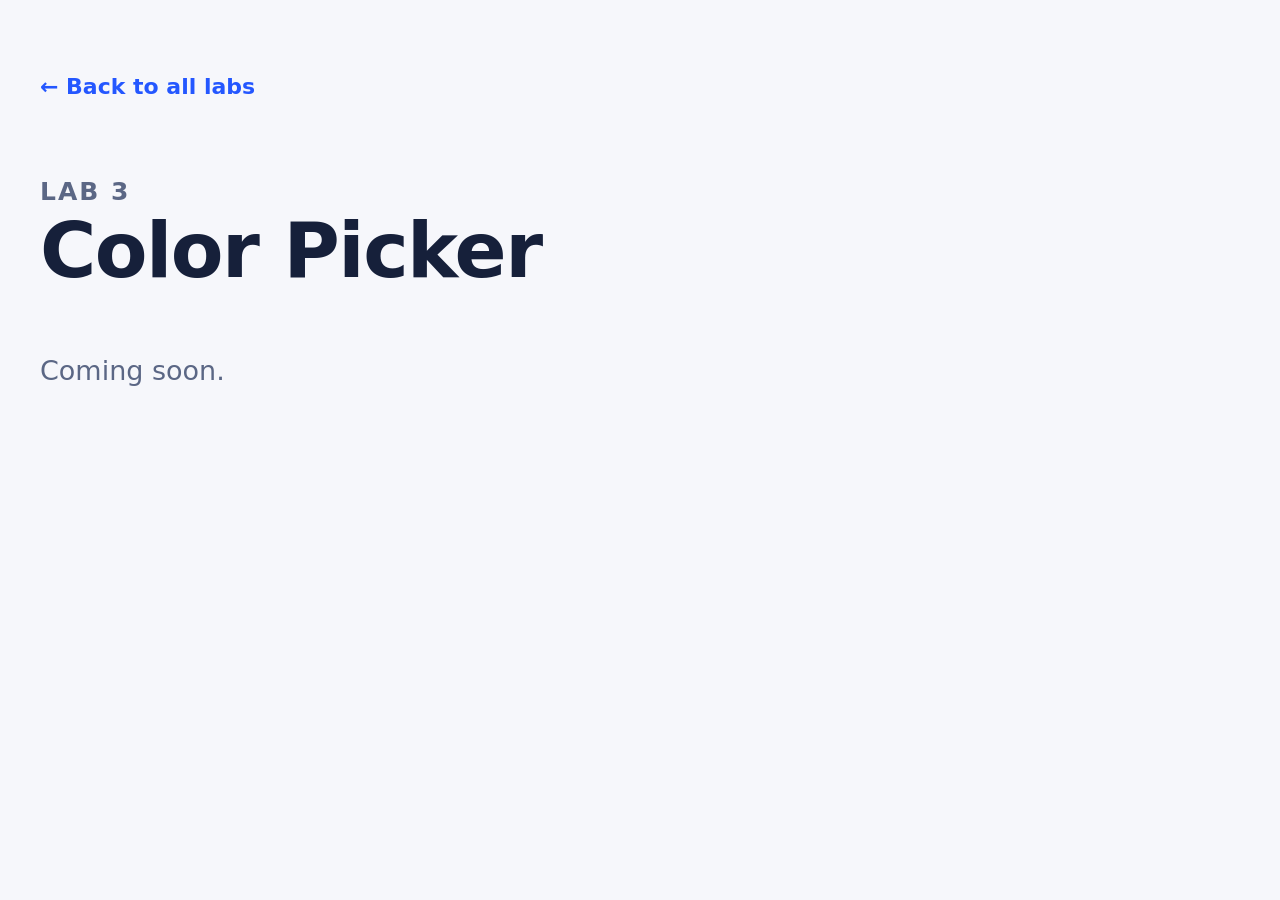
==== labs/color-picker/index.html @ 0e728079 "Archive old club site and add new Computer Science homepage Move the 2022-24 coding club site into a" ====
<!doctype html>
<html lang="en">
<head>
  <meta charset="utf-8">
  <title>Color Picker — Computer Science @ Bonner/Prendie</title>
  <meta name="viewport" content="width=device-width,initial-scale=1">
  <link rel="stylesheet" href="../../css/site.css">
</head>
<body>
  <main class="page">
    <a class="back-link" href="../../">&larr; Back to all labs</a>
    <header class="site-header">
      <p class="card-subtitle">Lab 3</p>
      <h1>Color Picker</h1>
    </header>
    <p class="lab-intro">Coming soon.</p>
  </main>
</body>
</html>
---- css/site.css ----
/* Computer Science @ Bonner/Prendie — site styles
   Built for Chromebook screens (~1366x768): big text, big tap targets. */

:root {
  --bg: #f6f7fb;
  --surface: #ffffff;
  --text: #16203a;
  --muted: #5b6785;
  --accent: #2457ff;
  --accent-dark: #163ec4;
  --border: #dfe3ee;
  --shadow: 0 2px 6px rgba(22, 32, 58, 0.06), 0 12px 32px rgba(22, 32, 58, 0.08);
  --shadow-hover: 0 4px 10px rgba(36, 87, 255, 0.12), 0 20px 44px rgba(36, 87, 255, 0.18);
  --radius: 1.25rem;
}

* {
  box-sizing: border-box;
}

html {
  font-size: 20px;
  font-family: Inter, system-ui, -apple-system, BlinkMacSystemFont, "Segoe UI", Roboto, "Helvetica Neue", Arial, sans-serif;
  -webkit-font-smoothing: antialiased;
}

body {
  margin: 0;
  min-height: 100vh;
  background: var(--bg);
  color: var(--text);
  line-height: 1.5;
}

a {
  color: var(--accent);
}

.page {
  max-width: 72rem;
  margin: 0 auto;
  padding: 3rem 2rem 4rem;
}

/* Header */

.site-header {
  margin-bottom: 3rem;
}

.site-header h1 {
  font-size: clamp(2.5rem, 6vw, 4.25rem);
  font-weight: 900;
  line-height: 1.05;
  letter-spacing: -0.02em;
  margin: 0;
}

.site-header h1 .at {
  color: var(--accent);
}

.site-header p {
  font-size: 1.25rem;
  color: var(--muted);
  margin: 1rem 0 0;
}

/* Card grid */

.cards {
  list-style: none;
  margin: 0;
  padding: 0;
  display: grid;
  grid-template-columns: repeat(auto-fill, minmax(18rem, 1fr));
  gap: 2rem;
}

.card {
  display: flex;
  flex-direction: column;
  justify-content: flex-end;
  min-height: 14rem;
  padding: 2rem;
  background: var(--surface);
  border: 2px solid var(--border);
  border-radius: var(--radius);
  box-shadow: var(--shadow);
  color: var(--text);
  text-decoration: none;
  transition: transform 150ms ease, box-shadow 150ms ease, border-color 150ms ease;
}

.card:hover {
  transform: translateY(-4px);
  border-color: var(--accent);
  box-shadow: var(--shadow-hover);
}

.card:focus-visible {
  outline: 4px solid var(--accent);
  outline-offset: 4px;
  border-color: var(--accent);
}

.card:active {
  transform: translateY(-1px);
}

.card-subtitle {
  font-size: 1rem;
  font-weight: 700;
  text-transform: uppercase;
  letter-spacing: 0.08em;
  color: var(--accent);
  margin: 0 0 0.5rem;
}

.card-title {
  font-size: 2rem;
  font-weight: 800;
  line-height: 1.15;
  margin: 0;
}

/* Lab pages */

.back-link {
  display: inline-block;
  font-size: 1.1rem;
  font-weight: 600;
  text-decoration: none;
  margin-bottom: 2rem;
  padding: 0.5rem 0;
}

.back-link:hover {
  text-decoration: underline;
}

.lab-intro {
  font-size: 1.35rem;
  color: var(--muted);
  max-width: 40rem;
}

@media (max-width: 600px) {
  html {
    font-size: 18px;
  }

  .page {
    padding: 2rem 1.25rem 3rem;
  }

  .card {
    min-height: 10rem;
    padding: 1.5rem;
  }
}
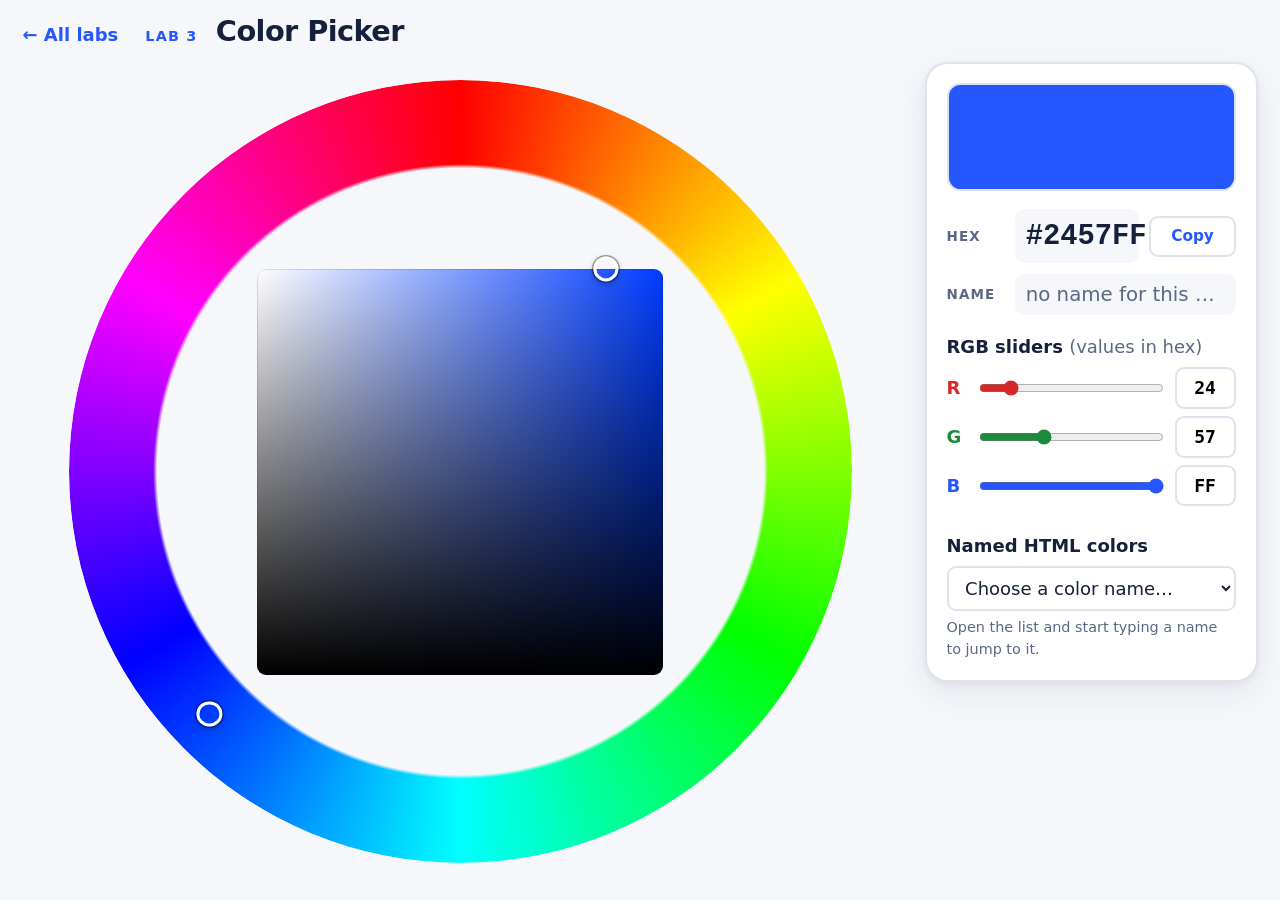
==== commit 9054c029: "Add Lab 3: Color Picker Single-screen, front-end-only color picker for the lab assignment: - Hue rin" ====
--- a/labs/color-picker/index.html
+++ b/labs/color-picker/index.html
@@ -5,15 +5,78 @@
   <title>Color Picker — Computer Science @ Bonner/Prendie</title>
   <meta name="viewport" content="width=device-width,initial-scale=1">
   <link rel="stylesheet" href="../../css/site.css">
+  <link rel="stylesheet" href="style.css">
 </head>
-<body>
-  <main class="page">
-    <a class="back-link" href="../../">&larr; Back to all labs</a>
-    <header class="site-header">
-      <p class="card-subtitle">Lab 3</p>
-      <h1>Color Picker</h1>
+<body class="app-body">
+  <div class="app">
+
+    <header class="topbar">
+      <a class="back-link" href="../../index.html">&larr; All labs</a>
+      <h1><span class="lab-number">Lab 3</span> Color Picker</h1>
     </header>
-    <p class="lab-intro">Coming soon.</p>
-  </main>
+
+    <main class="workspace">
+
+      <!-- The wheel: hue ring around a saturation/brightness square -->
+      <section class="wheel-area">
+        <div class="wheel" id="wheel">
+          <div class="hue-ring"></div>
+          <div class="hue-marker" id="hue-marker"></div>
+          <div class="sv-square" id="sv-square">
+            <div class="sv-marker" id="sv-marker"></div>
+          </div>
+        </div>
+      </section>
+
+      <!-- The readouts and controls -->
+      <aside class="side">
+
+        <div class="swatch" id="swatch"></div>
+
+        <div class="readouts">
+          <div class="readout">
+            <span class="readout-label">Hex</span>
+            <output class="readout-value" id="hex-value">#2457FF</output>
+            <button class="copy" type="button" id="copy-hex" title="Copy hex code">Copy</button>
+          </div>
+          <div class="readout">
+            <span class="readout-label">Name</span>
+            <output class="readout-value readout-name none" id="name-value">no name for this color</output>
+          </div>
+        </div>
+
+        <div class="control">
+          <p class="control-label">RGB sliders <span class="control-note">(values in hex)</span></p>
+          <div class="slider red">
+            <label for="r">R</label>
+            <input type="range" id="r" min="0" max="255" value="36">
+            <input type="text" id="r-hex" maxlength="2" inputmode="text" autocomplete="off" spellcheck="false" aria-label="Red value in hex" value="24">
+          </div>
+          <div class="slider green">
+            <label for="g">G</label>
+            <input type="range" id="g" min="0" max="255" value="87">
+            <input type="text" id="g-hex" maxlength="2" inputmode="text" autocomplete="off" spellcheck="false" aria-label="Green value in hex" value="57">
+          </div>
+          <div class="slider blue">
+            <label for="b">B</label>
+            <input type="range" id="b" min="0" max="255" value="255">
+            <input type="text" id="b-hex" maxlength="2" inputmode="text" autocomplete="off" spellcheck="false" aria-label="Blue value in hex" value="FF">
+          </div>
+        </div>
+
+        <div class="control">
+          <label class="control-label" for="named-color">Named HTML colors</label>
+          <select id="named-color">
+            <option value="">Choose a color name&hellip;</option>
+          </select>
+          <span class="hint">Open the list and start typing a name to jump to it.</span>
+        </div>
+
+      </aside>
+    </main>
+  </div>
+
+  <script src="colors.js"></script>
+  <script src="app.js"></script>
 </body>
 </html>
--- a/css/site.css
+++ b/css/site.css
@@ -54,6 +54,15 @@
   line-height: 1.05;
   letter-spacing: -0.02em;
   margin: 0;
+}
+
+.site-header h1 .school {
+  display: block;
+  font-size: 0.5em;
+  font-weight: 700;
+  letter-spacing: -0.01em;
+  color: var(--muted);
+  margin-top: 0.35em;
 }
 
 .site-header h1 .at {
@@ -108,6 +117,51 @@
   transform: translateY(-1px);
 }
 
+/* Card artwork: sits above the text and fills the spare height */
+
+.card-art {
+  flex: 1;
+  display: flex;
+  align-items: center;
+  justify-content: center;
+  margin-bottom: 1.25rem;
+}
+
+/* Color wheel: a hue ring around a saturation/brightness square,
+   the same picker used in the Color Picker lab. */
+
+.art-wheel {
+  position: relative;
+  width: 7.5rem;
+  height: 7.5rem;
+  transition: transform 150ms ease;
+}
+
+.card:hover .art-wheel {
+  transform: rotate(-12deg) scale(1.05);
+}
+
+.art-wheel-ring {
+  position: absolute;
+  inset: 0;
+  border-radius: 50%;
+  background: conic-gradient(#f00, #ff0, #0f0, #0ff, #00f, #f0f, #f00);
+  -webkit-mask: radial-gradient(circle closest-side, transparent 68%, #000 69.5%);
+  mask: radial-gradient(circle closest-side, transparent 68%, #000 69.5%);
+}
+
+.art-wheel-square {
+  position: absolute;
+  width: 44%;
+  height: 44%;
+  left: 28%;
+  top: 28%;
+  border-radius: 0.3rem;
+  background:
+    linear-gradient(to top, #000, transparent),
+    linear-gradient(to right, #fff, hsl(226, 100%, 50%));
+}
+
 .card-subtitle {
   font-size: 1rem;
   font-weight: 700;
--- a/labs/color-picker/style.css
+++ b/labs/color-picker/style.css
@@ -0,0 +1,328 @@
+/* Color Picker lab — single-screen app layout (no page scrolling) */
+
+/* The type scale follows the viewport height so everything fits on a
+   Chromebook screen once the browser toolbar and shelf take their share. */
+html {
+  font-size: clamp(13px, 2.3vh, 18px);
+}
+
+.app-body {
+  height: 100vh;
+  height: 100dvh;
+  min-height: 0;
+  overflow: hidden;
+}
+
+.app {
+  height: 100%;
+  display: grid;
+  grid-template-rows: auto minmax(0, 1fr);
+  padding: 0.75rem 1.25rem 1rem;
+  gap: 0.75rem;
+}
+
+/* Top bar: back link and title on one line */
+
+.topbar {
+  display: flex;
+  align-items: baseline;
+  gap: 1.5rem;
+}
+
+.topbar .back-link {
+  margin: 0;
+  padding: 0;
+  font-size: 1rem;
+}
+
+.topbar h1 {
+  margin: 0;
+  font-size: 1.6rem;
+  font-weight: 900;
+  letter-spacing: -0.02em;
+  line-height: 1.2;
+}
+
+.topbar .lab-number {
+  color: var(--accent);
+  font-size: 0.8rem;
+  font-weight: 700;
+  text-transform: uppercase;
+  letter-spacing: 0.08em;
+  margin-right: 0.5rem;
+}
+
+/* Workspace: wheel on the left, controls on the right */
+
+.workspace {
+  display: grid;
+  grid-template-columns: minmax(0, 1fr) clamp(18rem, 26vw, 24rem);
+  gap: 1.5rem;
+  min-height: 0;
+}
+
+.wheel-area {
+  display: flex;
+  align-items: center;
+  justify-content: center;
+  min-height: 0;
+  min-width: 0;
+}
+
+/* The wheel is a square whose side is whatever is smaller: the column
+   width, or the full height of the workspace. */
+.wheel {
+  --size: min(100%, calc(100dvh - 6.5rem));
+  position: relative;
+  width: var(--size);
+  aspect-ratio: 1 / 1;
+  max-height: 100%;
+  touch-action: none;
+  user-select: none;
+  -webkit-user-select: none;
+  cursor: crosshair;
+}
+
+.hue-ring {
+  position: absolute;
+  inset: 0;
+  border-radius: 50%;
+  background: conic-gradient(#f00, #ff0, #0f0, #0ff, #00f, #f0f, #f00);
+  -webkit-mask: radial-gradient(circle closest-side, transparent 77.5%, #000 78.5%);
+  mask: radial-gradient(circle closest-side, transparent 77.5%, #000 78.5%);
+  box-shadow: var(--shadow);
+}
+
+/* 78% inner radius, square inscribed in that circle (x 0.7071), with a
+   little breathing room (x 0.94). Keep in sync with app.js. */
+.sv-square {
+  position: absolute;
+  width: 51.8%;
+  height: 51.8%;
+  left: 24.1%;
+  top: 24.1%;
+  border-radius: 0.5rem;
+  background:
+    linear-gradient(to top, #000, transparent),
+    linear-gradient(to right, #fff, hsl(var(--hue, 0), 100%, 50%));
+  box-shadow: inset 0 0 0 1px rgba(0, 0, 0, 0.12);
+}
+
+.hue-marker,
+.sv-marker {
+  position: absolute;
+  width: 1.4rem;
+  height: 1.4rem;
+  border-radius: 50%;
+  border: 3px solid #fff;
+  box-shadow: 0 0 0 1.5px rgba(0, 0, 0, 0.35), 0 2px 6px rgba(0, 0, 0, 0.35);
+  transform: translate(-50%, -50%);
+  pointer-events: none;
+  background: transparent;
+}
+
+/* Side panel */
+
+.side {
+  display: grid;
+  grid-template-rows: auto auto auto auto;
+  align-content: start;
+  align-self: start;
+  gap: 1rem;
+  min-height: 0;
+  padding: 1.1rem;
+  background: var(--surface);
+  border: 2px solid var(--border);
+  border-radius: var(--radius);
+  box-shadow: var(--shadow);
+}
+
+.swatch {
+  height: clamp(4rem, 12vh, 7rem);
+  border-radius: calc(var(--radius) - 0.5rem);
+  border: 2px solid var(--border);
+  background: #2457ff;
+}
+
+.readouts {
+  display: grid;
+  gap: 0.6rem;
+}
+
+.readout {
+  display: grid;
+  grid-template-columns: 3.2rem minmax(0, 1fr) auto;
+  align-items: center;
+  gap: 0.6rem;
+}
+
+.readout-label {
+  font-size: 0.75rem;
+  font-weight: 700;
+  text-transform: uppercase;
+  letter-spacing: 0.08em;
+  color: var(--muted);
+}
+
+.readout-value {
+  font-family: ui-monospace, "SF Mono", Menlo, Consolas, "Liberation Mono", monospace;
+  font-size: 1.6rem;
+  font-weight: 700;
+  padding: 0.3rem 0.6rem;
+  background: var(--bg);
+  border-radius: 0.5rem;
+  min-width: 0;
+  white-space: nowrap;
+}
+
+.readout-name {
+  grid-column: 2 / -1;
+  font-family: inherit;
+  font-size: 1.1rem;
+  font-weight: 600;
+  overflow: hidden;
+  text-overflow: ellipsis;
+}
+
+.readout-name.none {
+  color: var(--muted);
+  font-weight: 400;
+}
+
+.copy {
+  font: inherit;
+  font-size: 0.85rem;
+  font-weight: 700;
+  color: var(--accent);
+  background: transparent;
+  border: 2px solid var(--border);
+  border-radius: 0.5rem;
+  padding: 0.4rem 0.7rem;
+  cursor: pointer;
+  min-width: 4.8rem;
+}
+
+.copy:hover {
+  border-color: var(--accent);
+}
+
+.copy:focus-visible {
+  outline: 3px solid var(--accent);
+  outline-offset: 2px;
+}
+
+.copy.copied {
+  color: #fff;
+  background: var(--accent);
+  border-color: var(--accent);
+}
+
+/* Controls */
+
+.control-label {
+  display: block;
+  font-size: 1rem;
+  font-weight: 800;
+  margin: 0 0 0.4rem;
+}
+
+.control-note {
+  font-weight: 500;
+  color: var(--muted);
+}
+
+.hint {
+  display: block;
+  font-size: 0.8rem;
+  color: var(--muted);
+  margin-top: 0.35rem;
+}
+
+.slider {
+  display: grid;
+  grid-template-columns: 1.2rem minmax(0, 1fr) 3.4rem;
+  align-items: center;
+  gap: 0.6rem;
+  margin-bottom: 0.4rem;
+}
+
+.slider label {
+  font-weight: 800;
+  font-size: 1rem;
+}
+
+.slider.red label   { color: #d62828; }
+.slider.green label { color: #1b8a3a; }
+.slider.blue label  { color: #2457ff; }
+
+input[type="range"] {
+  width: 100%;
+  height: 2rem;
+  margin: 0;
+  cursor: pointer;
+}
+
+.slider.red   input[type="range"] { accent-color: #d62828; }
+.slider.green input[type="range"] { accent-color: #1b8a3a; }
+.slider.blue  input[type="range"] { accent-color: #2457ff; }
+
+.slider input[type="text"] {
+  font: inherit;
+  font-family: ui-monospace, "SF Mono", Menlo, Consolas, monospace;
+  font-size: 1rem;
+  font-weight: 700;
+  width: 100%;
+  padding: 0.3rem 0.2rem;
+  border: 2px solid var(--border);
+  border-radius: 0.5rem;
+  text-align: center;
+  text-transform: uppercase;
+}
+
+.slider input[type="text"]:focus-visible,
+select:focus-visible {
+  outline: 3px solid var(--accent);
+  outline-offset: 2px;
+}
+
+select {
+  font: inherit;
+  font-size: 1rem;
+  width: 100%;
+  padding: 0.5rem 0.7rem;
+  border: 2px solid var(--border);
+  border-radius: 0.5rem;
+  background: var(--surface);
+  color: var(--text);
+  cursor: pointer;
+}
+
+/* Narrow screens (phones): stack and allow scrolling, since a single
+   screen can't hold both the wheel and the controls. */
+@media (max-width: 800px) {
+  html {
+    font-size: 16px;
+  }
+
+  .app-body {
+    height: auto;
+    overflow: auto;
+  }
+
+  .app {
+    height: auto;
+  }
+
+  .workspace {
+    grid-template-columns: 1fr;
+  }
+
+  .wheel {
+    --size: min(100%, 70vh);
+  }
+
+  .topbar {
+    flex-wrap: wrap;
+    gap: 0.25rem 1rem;
+  }
+}
